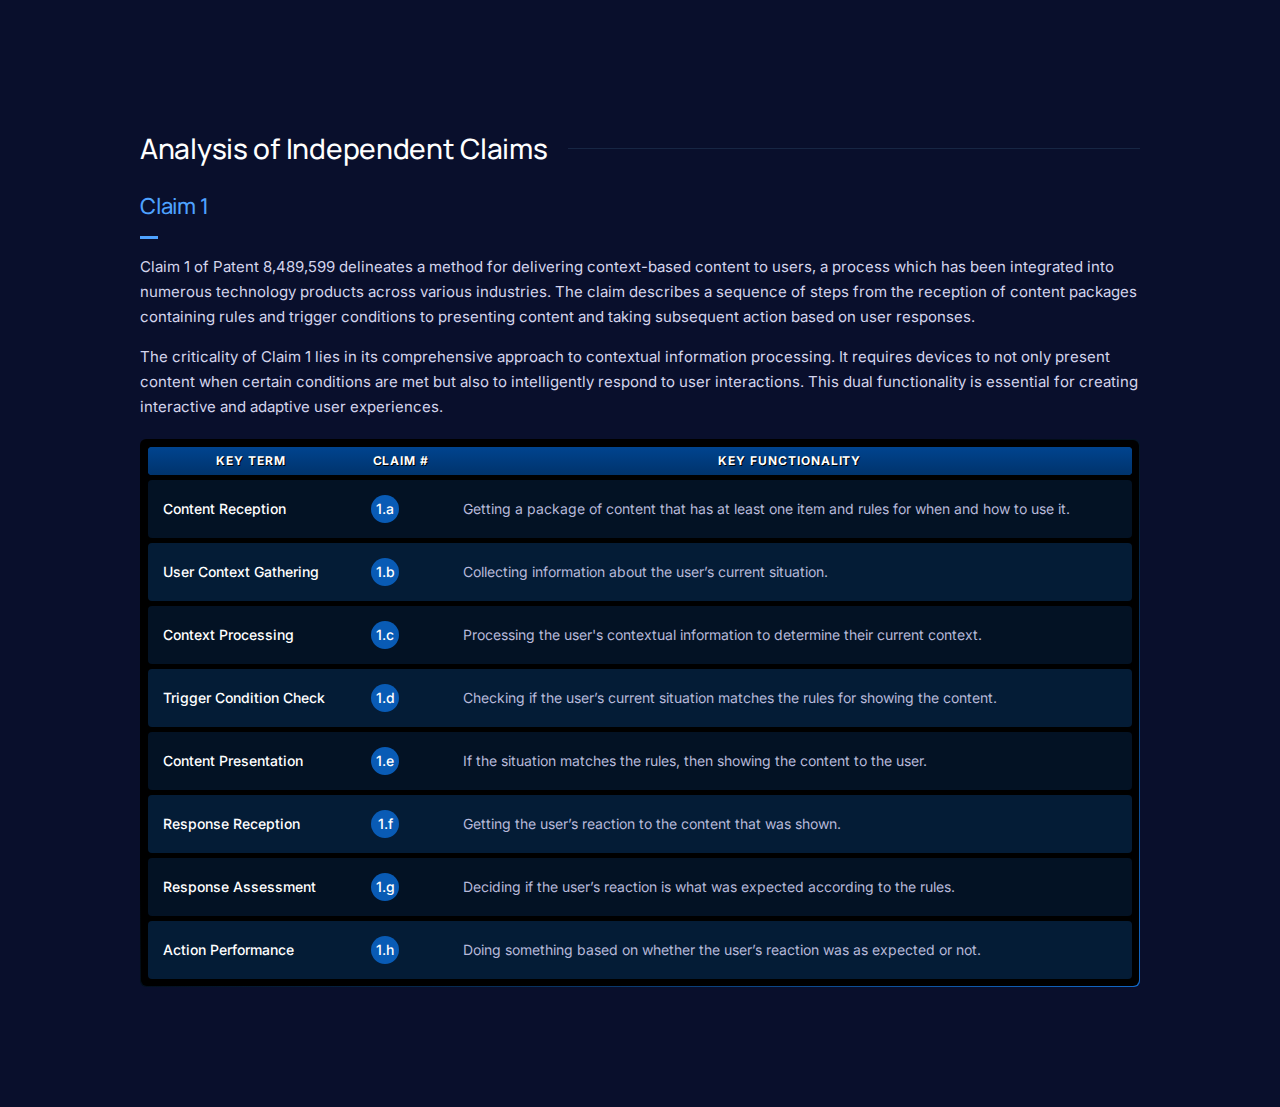
==== patent-specific/analysis-of-independent-claims.html @ 64421b93 "Patented Reports blocks V3" ====
<!DOCTYPE html>
<html lang="en">
<head>
    <meta charset="UTF-8">
    <meta name="viewport" content="width=device-width, initial-scale=1.0">
    <title>Analysis of Independent Claims</title>
    <link rel="stylesheet" href="../css/style.css">
</head>
<body>
    <section>
        <div class="container">
            <h2>Analysis of Independent Claims</h2>
            <h3>Claim 1</h3>
            <p>Claim 1 of Patent 8,489,599 delineates a method for delivering context-based content to users, a process which has been integrated into numerous technology products across various industries. The claim describes a sequence of steps from the reception of content packages containing rules and trigger conditions to presenting content and taking subsequent action based on user responses.</p>
            <p>The criticality of Claim 1 lies in its comprehensive approach to contextual information processing. It requires devices to not only present content when certain conditions are met but also to intelligently respond to user interactions. This dual functionality is essential for creating interactive and adaptive user experiences.</p>
            <div class="table-area">
                <table>
                    <thead>
                        <th>Key Term</th>
                        <th>Claim #</th>
                        <th>Key Functionality</th>
                    </thead>
                    <tbody>
                        <tr>
                            <td><strong>Content Reception</strong></td>
                            <td><span class="number">1.a</span></td>
                            <td>Getting a package of content that has at least one item and rules for when and how to use it.</td>
                        </tr>
                        <tr>
                            <td><strong>User Context Gathering</strong></td>
                            <td><span class="number">1.b</span></td>
                            <td>Collecting information about the user’s current situation.</td>
                        </tr>
                        <tr>
                            <td><strong>Context Processing</strong></td>
                            <td><span class="number">1.c</span></td>
                            <td>Processing the user's contextual information to determine their current context.</td>
                        </tr>
                        <tr>
                            <td><strong>Trigger Condition Check</strong></td>
                            <td><span class="number">1.d</span></td>
                            <td>Checking if the user’s current situation matches the rules for showing the content.</td>
                        </tr>
                        <tr>
                            <td><strong>Content Presentation</strong></td>
                            <td><span class="number">1.e</span></td>
                            <td>If the situation matches the rules, then showing the content to the user.</td>
                        </tr>
                        <tr>
                            <td><strong>Response Reception</strong></td>
                            <td><span class="number">1.f</span></td>
                            <td>Getting the user’s reaction to the content that was shown.</td>
                        </tr>
                        <tr>
                            <td><strong>Response Assessment</strong></td>
                            <td><span class="number">1.g</span></td>
                            <td>Deciding if the user’s reaction is what was expected according to the rules.</td>
                        </tr>
                        <tr>
                            <td><strong>Action Performance</strong></td>
                            <td><span class="number">1.h</span></td>
                            <td>Doing something based on whether the user’s reaction was as expected or not.</td>
                        </tr>
                    </tbody>
                </table>
            </div>
        </div>
    </section>
</body>
</html>
---- css/style.css ----
@import url("https://fonts.googleapis.com/css2?family=Manrope:wght@200..800&display=swap");
@import url("https://fonts.googleapis.com/css2?family=Inter:wght@100..900&display=swap");
body {
  -webkit-box-sizing: border-box;
          box-sizing: border-box;
  padding: 0;
  margin: 0;
  font-family: "Inter", sans-serif;
  color: #FFFFFF;
  background-color: #090F2C;
}

.container {
  width: 100%;
  max-width: 1000px;
  margin: 0 auto;
}

h1, h2, h3, h4, h5, h6 {
  font-family: "Manrope", sans-serif;
}

h1 {
  display: inline-block;
  font-size: 36px;
  font-weight: 500;
  line-height: 52px;
  letter-spacing: -0.01em;
  margin-bottom: 30px;
  position: relative;
}
h1::after {
  content: "";
  display: inline-block;
  width: 100%;
  border-bottom: 3px solid #4EA2FF;
  position: absolute;
  bottom: -6px;
  left: 0;
}

h2 {
  display: -webkit-box;
  display: -ms-flexbox;
  display: flex;
  -webkit-box-align: center;
      -ms-flex-align: center;
          align-items: center;
  gap: 20px;
  font-size: 28px;
  line-height: 36px;
  font-weight: 500;
  letter-spacing: -0.01em;
  margin-top: 30px;
  margin-bottom: 20px;
}
h2::after {
  content: "";
  -webkit-box-flex: 1;
      -ms-flex: 1;
          flex: 1;
  display: inline;
  width: 100%;
  height: 1px;
  background-color: #172644;
}

h3 {
  font-size: 22px;
  line-height: 30px;
  font-weight: 500;
  letter-spacing: -0.01em;
  color: #4EA2FF;
  margin-top: 25px;
  margin-bottom: 15px;
}
h3::after {
  content: "";
  width: 18px;
  height: 3px;
  display: block;
  background: #4EA2FF;
  margin-top: 15px;
}

p {
  font-size: 15px;
  line-height: 25px;
  font-weight: 400;
  letter-spacing: 0;
  margin-bottom: 14px;
  color: #D4D5ED;
}
p.featured {
  font-size: 19px;
  line-height: 30px;
  color: #FFFFFF;
}
p.is-small {
  font-size: 11px;
  line-height: 16px;
  margin-bottom: 5px;
}

strong {
  color: #4EA2FF;
  font-weight: 500;
}

a {
  color: #4EA2FF;
  font-weight: 600;
  text-decoration: underline;
  -webkit-transition: all 0.4s ease-in-out;
  transition: all 0.4s ease-in-out;
}

hr {
  width: 18px;
  height: 3px;
  margin: 30px 0;
  border: 0;
  background-color: #4EA2FF;
}
hr.large {
  width: 100%;
  height: 1px;
  opacity: 20%;
}

figure {
  max-width: 700px;
  margin: 30px auto 10px;
}
figure img {
  width: 100%;
  border: 1px solid #006BE2;
  border-radius: 6px;
}
figure figcaption {
  font-size: 12px;
  line-height: 140%;
  text-align: center;
  margin-top: 20px;
}

section {
  padding: 100px 0;
}

section#cover {
  padding: 0;
  position: relative;
}
section#cover .overlay-cover {
  width: 100%;
  height: 200px;
  position: absolute;
  bottom: 0;
  left: 0;
  background-image: -webkit-gradient(linear, left bottom, left top, from(#090F2C), to(transparent));
  background-image: linear-gradient(0deg, #090F2C, transparent);
}
section#cover img {
  width: 100%;
}
section#cover img.is-patented {
  max-width: 175px;
  position: absolute;
  bottom: 100px;
  left: 50%;
  -webkit-transform: translateX(-50%);
          transform: translateX(-50%);
}
section#cover .top-cover {
  position: absolute;
  top: 50%;
  left: 50%;
  -webkit-transform: translate(-50%, -50%);
          transform: translate(-50%, -50%);
  text-align: center;
}
section#cover .top-cover span {
  font-size: 16px;
  line-height: 24px;
  font-weight: 500;
  text-transform: uppercase;
  color: #4EA2FF;
  letter-spacing: 0.08em;
  display: block;
  margin-bottom: 25px;
}
section#cover .top-cover h1 {
  font-size: 70px;
  font-weight: 300;
  line-height: 120%;
  color: #FFFFFF;
  -webkit-text-fill-color: transparent;
  background-image: -webkit-gradient(linear, left top, left bottom, color-stop(10%, #FFFFFF), to(#636DA5));
  background-image: linear-gradient(180deg, #FFFFFF 10%, #636DA5 100%);
  -webkit-background-clip: text;
  background-clip: text;
  margin: 0;
}
section#cover .top-cover h1::after {
  display: none;
}
section#cover .top-cover hr {
  width: 100%;
  margin: 60px 0;
}
section#cover .top-cover img {
  max-width: 170px;
}

.table-area {
  padding: 1px;
  margin: 20px 0;
  border-radius: 6px;
  background-image: linear-gradient(150deg, #000000 40%, #1268C6 100%);
}

table {
  width: 100%;
  border-collapse: separate;
  border-spacing: 0 5px;
  background-color: #000000;
  border-radius: 6px;
  padding: 2px 7px;
}
table thead {
  background-color: #00448F;
  background-image: -webkit-gradient(linear, left top, left bottom, from(#00448F), to(#00336C));
  background-image: linear-gradient(180deg, #00448F, #00336C);
  position: relative;
}
table thead tr {
  position: relative;
  z-index: 1;
}
table thead tr th {
  font-size: 12px;
  line-height: 20px;
  letter-spacing: 0.08em;
  text-transform: uppercase;
  text-shadow: 1px 1px 0 black;
  padding: 4px 15px;
}
table thead tr th:first-child {
  min-width: 100px;
  max-width: 100px;
}
table thead tr th:first-child {
  border-top-left-radius: 4px;
  border-bottom-left-radius: 4px;
}
table thead tr th:last-child {
  border-top-right-radius: 4px;
  border-bottom-right-radius: 4px;
}
table thead tr th.w-10 {
  width: 10%;
}
table thead tr th.w-20 {
  width: 20%;
}
table tbody tr td {
  font-size: 14px;
  line-height: 20px;
  font-weight: 500;
  letter-spacing: 0;
  font-weight: 400;
  color: #D4D5ED;
  padding: 15px 15px;
}
table tbody tr td strong {
  color: #FFFFFF;
  font-weight: 500;
}
table tbody tr td span.number {
  display: -webkit-inline-box;
  display: -ms-inline-flexbox;
  display: inline-flex;
  -webkit-box-align: center;
      -ms-flex-align: center;
          align-items: center;
  -webkit-box-pack: center;
      -ms-flex-pack: center;
          justify-content: center;
  width: 28px;
  height: 28px;
  border-radius: 50%;
  background-color: #095BB5;
  font-size: 14px;
  color: #FFFFFF;
  line-height: 24px;
  font-weight: 500;
  margin: 0 2px;
}
table tbody tr td .images {
  max-width: 160px;
  margin: 0 auto;
  background-color: #FFFFFF;
  border-radius: 4px;
  border: 1px solid #4EA2FF;
  padding: 10px;
  text-align: center;
}
table tbody tr td .images img {
  width: 100%;
  border-radius: 2px;
}
table tbody tr td:first-child {
  border-top-left-radius: 4px;
  border-bottom-left-radius: 4px;
}
table tbody tr td:last-child {
  border-top-right-radius: 4px;
  border-bottom-right-radius: 4px;
}
table tbody tr td:nth-child(3) {
  color: #B7B9DA;
  font-weight: 400;
}
table tbody tr:nth-child(odd) {
  background-color: #031224;
}
table tbody tr:nth-child(even) {
  background-color: #041C36;
}
table.with-image thead th:last-child {
  text-align: center;
}
table.with-image tbody tr td:first-child {
  color: #4EA2FF;
  font-weight: 500;
}
table.with-image tbody tr td:nth-child(2) {
  color: #FFFFFF;
  font-weight: 500;
}
table.is-analysis {
  padding: 1px;
  border-spacing: 5px 5px;
}
table.is-analysis thead th {
  width: 37%;
}
table.is-analysis thead th:first-child {
  width: 220px;
  min-width: auto;
  max-width: none;
}
table.is-analysis thead::after {
  content: "";
  position: absolute;
  top: -1px;
  left: 0;
  width: 100%;
  height: 30px;
  border-radius: 4px;
  background-image: -webkit-gradient(linear, left top, left bottom, from(#00448F), to(#00336C));
  background-image: linear-gradient(180deg, #00448F, #00336C);
  z-index: 0;
}
table.is-analysis tbody tr {
  vertical-align: top;
}
table.is-analysis tbody tr td {
  font-size: 12px;
  line-height: 17px;
  font-weight: 300;
  border-radius: 4px;
}
table.is-analysis tbody tr td strong {
  font-weight: 300;
}
table.is-analysis tbody tr td p {
  font-size: 10px;
  line-height: 15px;
  margin-top: 5px;
  margin-bottom: 0;
}
table.is-analysis tbody tr td span.number {
  margin-bottom: 8px;
}
table.is-analysis tbody tr td span:not(.number) {
  display: block;
  font-size: 11px;
  font-weight: 600;
  text-transform: uppercase;
  color: #4EA2FF;
  letter-spacing: 0.08em;
  margin-bottom: 4px;
}
table.is-analysis tbody tr td.monospace {
  vertical-align: middle;
}
table.is-analysis tbody tr td.monospace p {
  font-family: monospace;
  font-size: 12px;
  line-height: 18px;
}
table.is-analysis tbody tr td.black {
  background-color: #031224;
}
table.is-analysis tbody tr td.darkblue {
  background-color: #04182F;
}
table.is-analysis tbody tr td.blue {
  background-color: #062447;
}
table.is-analysis tbody tr.description-step td {
  font-family: monospace;
  font-size: 12px;
  line-height: 16px;
  letter-spacing: 0;
  color: #1F2023;
  background-color: #8CC3FF;
}

.introduction {
  padding: 30px 35px 25px;
  margin: 30px 0 40px;
  border-radius: 8px;
  background-color: #0A1D45;
}
.introduction h2 {
  margin-top: 0;
}
.introduction h2::after {
  display: none;
}

.index {
  height: 100vh;
  display: -webkit-box;
  display: -ms-flexbox;
  display: flex;
  -webkit-box-align: center;
      -ms-flex-align: center;
          align-items: center;
  -webkit-box-pack: center;
      -ms-flex-pack: center;
          justify-content: center;
  -webkit-box-orient: vertical;
  -webkit-box-direction: normal;
      -ms-flex-direction: column;
          flex-direction: column;
  padding: 0;
}
.index .index-area {
  display: -webkit-box;
  display: -ms-flexbox;
  display: flex;
  -webkit-box-pack: center;
      -ms-flex-pack: center;
          justify-content: center;
  -ms-flex-wrap: wrap;
      flex-wrap: wrap;
  gap: 50px 0;
  padding: 30px 35px;
  border-radius: 8px;
  background-color: #0A1D45;
  max-width: 800px;
  margin: 0 auto;
}
.index .index-area div {
  width: 50%;
  display: -webkit-box;
  display: -ms-flexbox;
  display: flex;
  -webkit-box-orient: vertical;
  -webkit-box-direction: normal;
      -ms-flex-direction: column;
          flex-direction: column;
  gap: 12px;
}
.index .index-area div h3 {
  margin-top: 0;
  margin-bottom: 0;
}
.index .index-area div h3::after {
  display: none;
}
.index .index-area div a {
  color: #FFFFFF;
  font-size: 15px;
  line-height: 23px;
  font-weight: 500;
  text-decoration: none;
}
.index .index-area div a:hover {
  color: #4EA2FF;
}
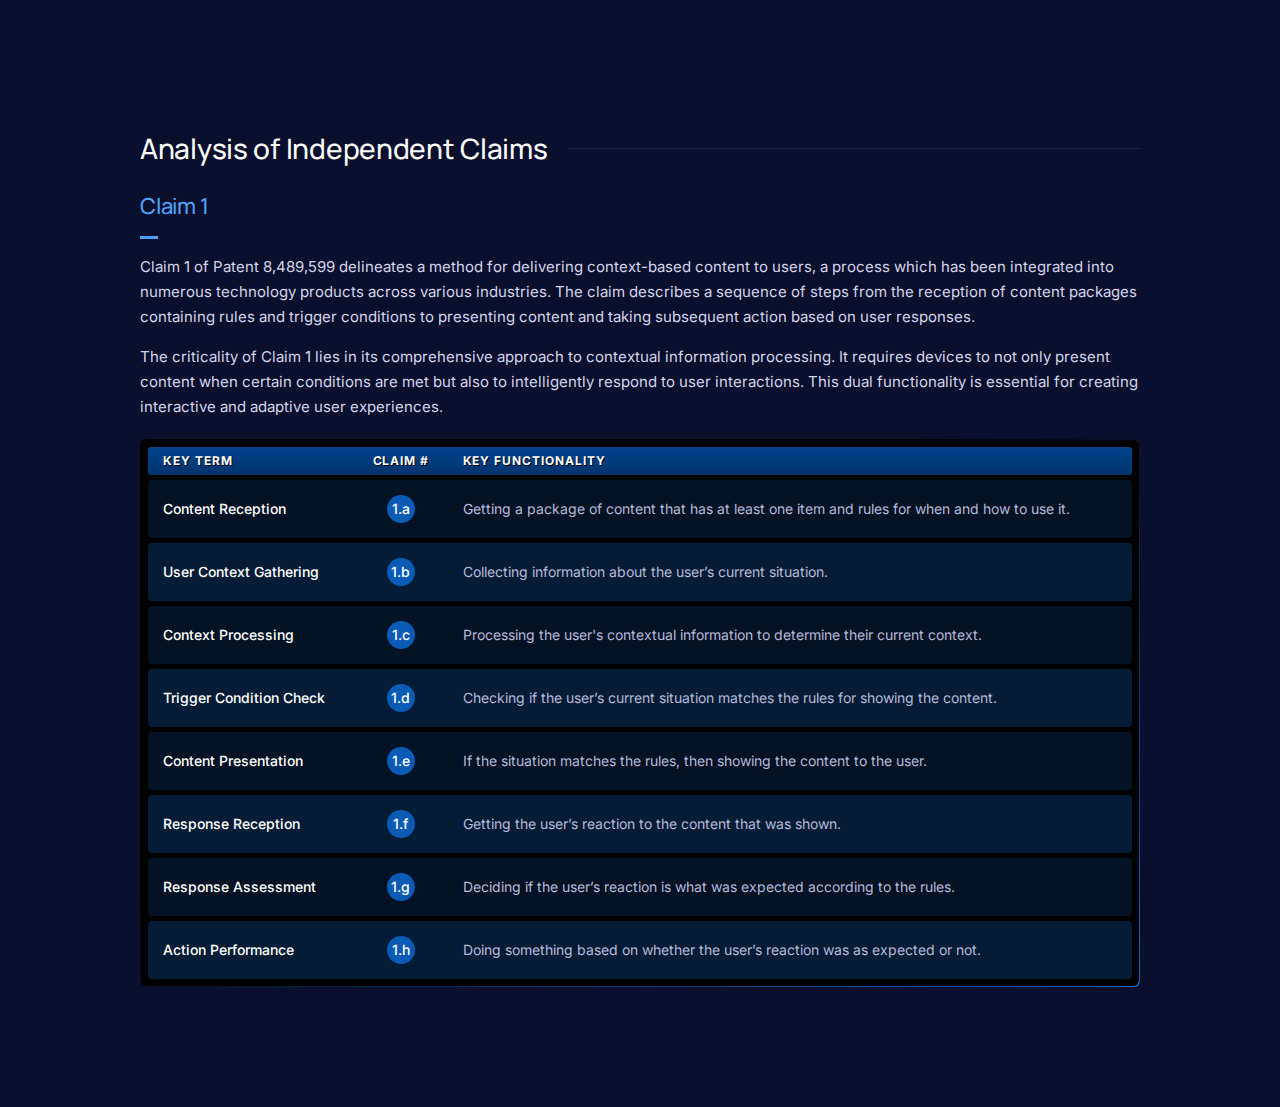
==== commit b49cdc25: "Patented Reports blocks V4" ====
--- a/patent-specific/analysis-of-independent-claims.html
+++ b/patent-specific/analysis-of-independent-claims.html
@@ -17,48 +17,48 @@
                 <table>
                     <thead>
                         <th>Key Term</th>
-                        <th>Claim #</th>
+                        <th class="text-center">Claim #</th>
                         <th>Key Functionality</th>
                     </thead>
                     <tbody>
                         <tr>
                             <td><strong>Content Reception</strong></td>
-                            <td><span class="number">1.a</span></td>
+                            <td class="text-center"><span class="number">1.a</span></td>
                             <td>Getting a package of content that has at least one item and rules for when and how to use it.</td>
                         </tr>
                         <tr>
                             <td><strong>User Context Gathering</strong></td>
-                            <td><span class="number">1.b</span></td>
+                            <td class="text-center"><span class="number">1.b</span></td>
                             <td>Collecting information about the user’s current situation.</td>
                         </tr>
                         <tr>
                             <td><strong>Context Processing</strong></td>
-                            <td><span class="number">1.c</span></td>
+                            <td class="text-center"><span class="number">1.c</span></td>
                             <td>Processing the user's contextual information to determine their current context.</td>
                         </tr>
                         <tr>
                             <td><strong>Trigger Condition Check</strong></td>
-                            <td><span class="number">1.d</span></td>
+                            <td class="text-center"><span class="number">1.d</span></td>
                             <td>Checking if the user’s current situation matches the rules for showing the content.</td>
                         </tr>
                         <tr>
                             <td><strong>Content Presentation</strong></td>
-                            <td><span class="number">1.e</span></td>
+                            <td class="text-center"><span class="number">1.e</span></td>
                             <td>If the situation matches the rules, then showing the content to the user.</td>
                         </tr>
                         <tr>
                             <td><strong>Response Reception</strong></td>
-                            <td><span class="number">1.f</span></td>
+                            <td class="text-center"><span class="number">1.f</span></td>
                             <td>Getting the user’s reaction to the content that was shown.</td>
                         </tr>
                         <tr>
                             <td><strong>Response Assessment</strong></td>
-                            <td><span class="number">1.g</span></td>
+                            <td class="text-center"><span class="number">1.g</span></td>
                             <td>Deciding if the user’s reaction is what was expected according to the rules.</td>
                         </tr>
                         <tr>
                             <td><strong>Action Performance</strong></td>
-                            <td><span class="number">1.h</span></td>
+                            <td class="text-center"><span class="number">1.h</span></td>
                             <td>Doing something based on whether the user’s reaction was as expected or not.</td>
                         </tr>
                     </tbody>
--- a/css/style.css
+++ b/css/style.css
@@ -227,6 +227,7 @@
   background-color: #000000;
   border-radius: 6px;
   padding: 2px 7px;
+  text-align: left;
 }
 table thead {
   background-color: #00448F;
@@ -257,6 +258,9 @@
 table thead tr th:last-child {
   border-top-right-radius: 4px;
   border-bottom-right-radius: 4px;
+}
+table thead tr th.text-center {
+  text-align: center;
 }
 table thead tr th.w-10 {
   width: 10%;
@@ -317,6 +321,9 @@
 table tbody tr td:last-child {
   border-top-right-radius: 4px;
   border-bottom-right-radius: 4px;
+}
+table tbody tr td.text-center {
+  text-align: center;
 }
 table tbody tr td:nth-child(3) {
   color: #B7B9DA;
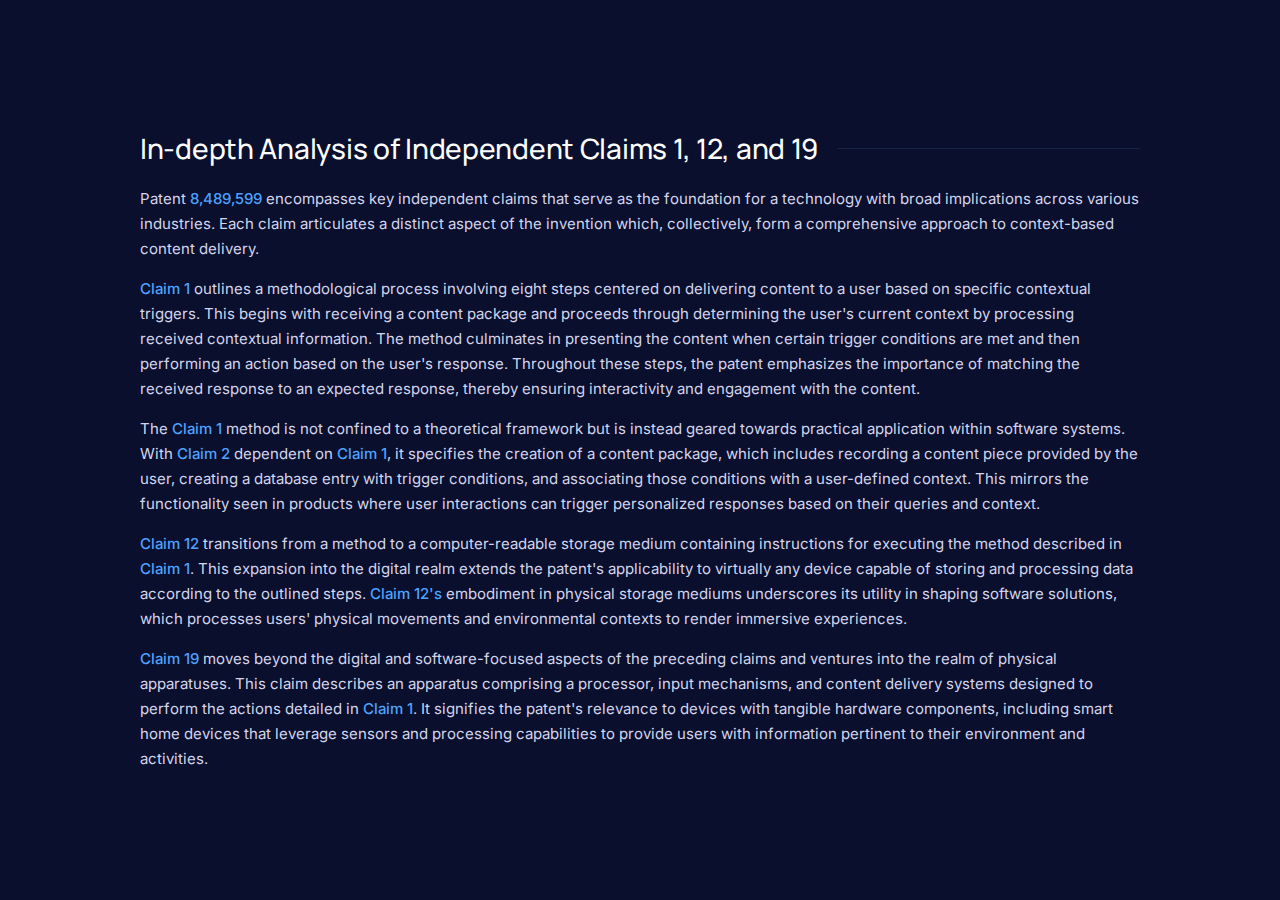
==== commit 28552b58: "Patented Reports blocks V6" ====
--- a/patent-specific/analysis-of-independent-claims.html
+++ b/patent-specific/analysis-of-independent-claims.html
@@ -9,61 +9,22 @@
 <body>
     <section>
         <div class="container">
-            <h2>Analysis of Independent Claims</h2>
-            <h3>Claim 1</h3>
-            <p>Claim 1 of Patent 8,489,599 delineates a method for delivering context-based content to users, a process which has been integrated into numerous technology products across various industries. The claim describes a sequence of steps from the reception of content packages containing rules and trigger conditions to presenting content and taking subsequent action based on user responses.</p>
-            <p>The criticality of Claim 1 lies in its comprehensive approach to contextual information processing. It requires devices to not only present content when certain conditions are met but also to intelligently respond to user interactions. This dual functionality is essential for creating interactive and adaptive user experiences.</p>
-            <div class="table-area">
-                <table>
-                    <thead>
-                        <th>Key Term</th>
-                        <th class="text-center">Claim #</th>
-                        <th>Key Functionality</th>
-                    </thead>
-                    <tbody>
-                        <tr>
-                            <td><strong>Content Reception</strong></td>
-                            <td class="text-center"><span class="number">1.a</span></td>
-                            <td>Getting a package of content that has at least one item and rules for when and how to use it.</td>
-                        </tr>
-                        <tr>
-                            <td><strong>User Context Gathering</strong></td>
-                            <td class="text-center"><span class="number">1.b</span></td>
-                            <td>Collecting information about the user’s current situation.</td>
-                        </tr>
-                        <tr>
-                            <td><strong>Context Processing</strong></td>
-                            <td class="text-center"><span class="number">1.c</span></td>
-                            <td>Processing the user's contextual information to determine their current context.</td>
-                        </tr>
-                        <tr>
-                            <td><strong>Trigger Condition Check</strong></td>
-                            <td class="text-center"><span class="number">1.d</span></td>
-                            <td>Checking if the user’s current situation matches the rules for showing the content.</td>
-                        </tr>
-                        <tr>
-                            <td><strong>Content Presentation</strong></td>
-                            <td class="text-center"><span class="number">1.e</span></td>
-                            <td>If the situation matches the rules, then showing the content to the user.</td>
-                        </tr>
-                        <tr>
-                            <td><strong>Response Reception</strong></td>
-                            <td class="text-center"><span class="number">1.f</span></td>
-                            <td>Getting the user’s reaction to the content that was shown.</td>
-                        </tr>
-                        <tr>
-                            <td><strong>Response Assessment</strong></td>
-                            <td class="text-center"><span class="number">1.g</span></td>
-                            <td>Deciding if the user’s reaction is what was expected according to the rules.</td>
-                        </tr>
-                        <tr>
-                            <td><strong>Action Performance</strong></td>
-                            <td class="text-center"><span class="number">1.h</span></td>
-                            <td>Doing something based on whether the user’s reaction was as expected or not.</td>
-                        </tr>
-                    </tbody>
-                </table>
-            </div>
+            <h2>In-depth Analysis of Independent Claims 1, 12, and 19</h2>
+            <p>
+                Patent <strong>8,489,599</strong> encompasses key independent claims that serve as the foundation for a technology with broad implications across various industries. Each claim articulates a distinct aspect of the invention which, collectively, form a comprehensive approach to context-based content delivery.
+            </p>
+            <p>
+                <strong>Claim 1</strong> outlines a methodological process involving eight steps centered on delivering content to a user based on specific contextual triggers. This begins with receiving a content package and proceeds through determining the user's current context by processing received contextual information. The method culminates in presenting the content when certain trigger conditions are met and then performing an action based on the user's response. Throughout these steps, the patent emphasizes the importance of matching the received response to an expected response, thereby ensuring interactivity and engagement with the content.
+            </p>
+            <p>
+                The <strong>Claim 1</strong> method is not confined to a theoretical framework but is instead geared towards practical application within software systems. With <strong>Claim 2</strong> dependent on <strong>Claim 1</strong>, it specifies the creation of a content package, which includes recording a content piece provided by the user, creating a database entry with trigger conditions, and associating those conditions with a user-defined context. This mirrors the functionality seen in products where user interactions can trigger personalized responses based on their queries and context.
+            </p>
+            <p>
+                <strong>Claim 12</strong> transitions from a method to a computer-readable storage medium containing instructions for executing the method described in <strong>Claim 1</strong>. This expansion into the digital realm extends the patent's applicability to virtually any device capable of storing and processing data according to the outlined steps. <strong>Claim 12's</strong> embodiment in physical storage mediums underscores its utility in shaping software solutions, which processes users' physical movements and environmental contexts to render immersive experiences.
+            </p>
+            <p>
+                <strong>Claim 19</strong> moves beyond the digital and software-focused aspects of the preceding claims and ventures into the realm of physical apparatuses. This claim describes an apparatus comprising a processor, input mechanisms, and content delivery systems designed to perform the actions detailed in <strong>Claim 1</strong>. It signifies the patent's relevance to devices with tangible hardware components, including smart home devices that leverage sensors and processing capabilities to provide users with information pertinent to their environment and activities.
+            </p>
         </div>
     </section>
 </body>
